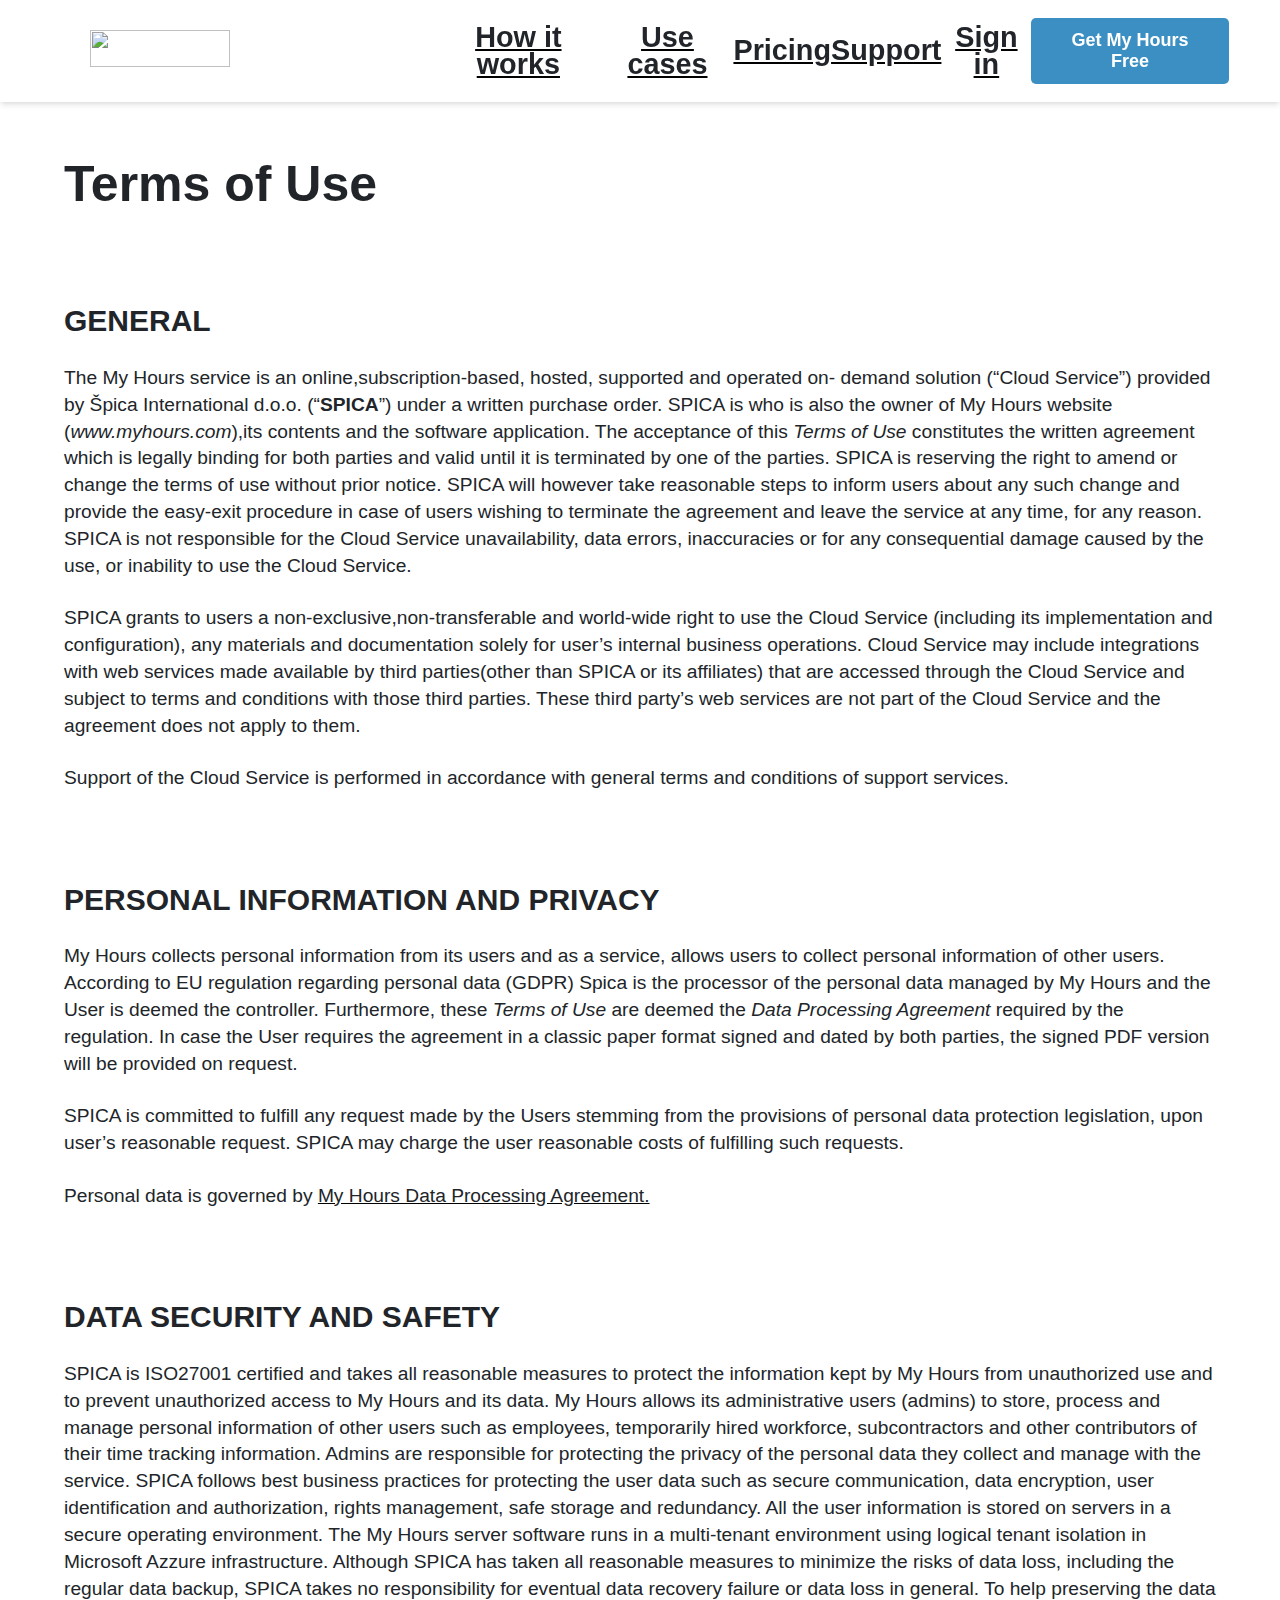
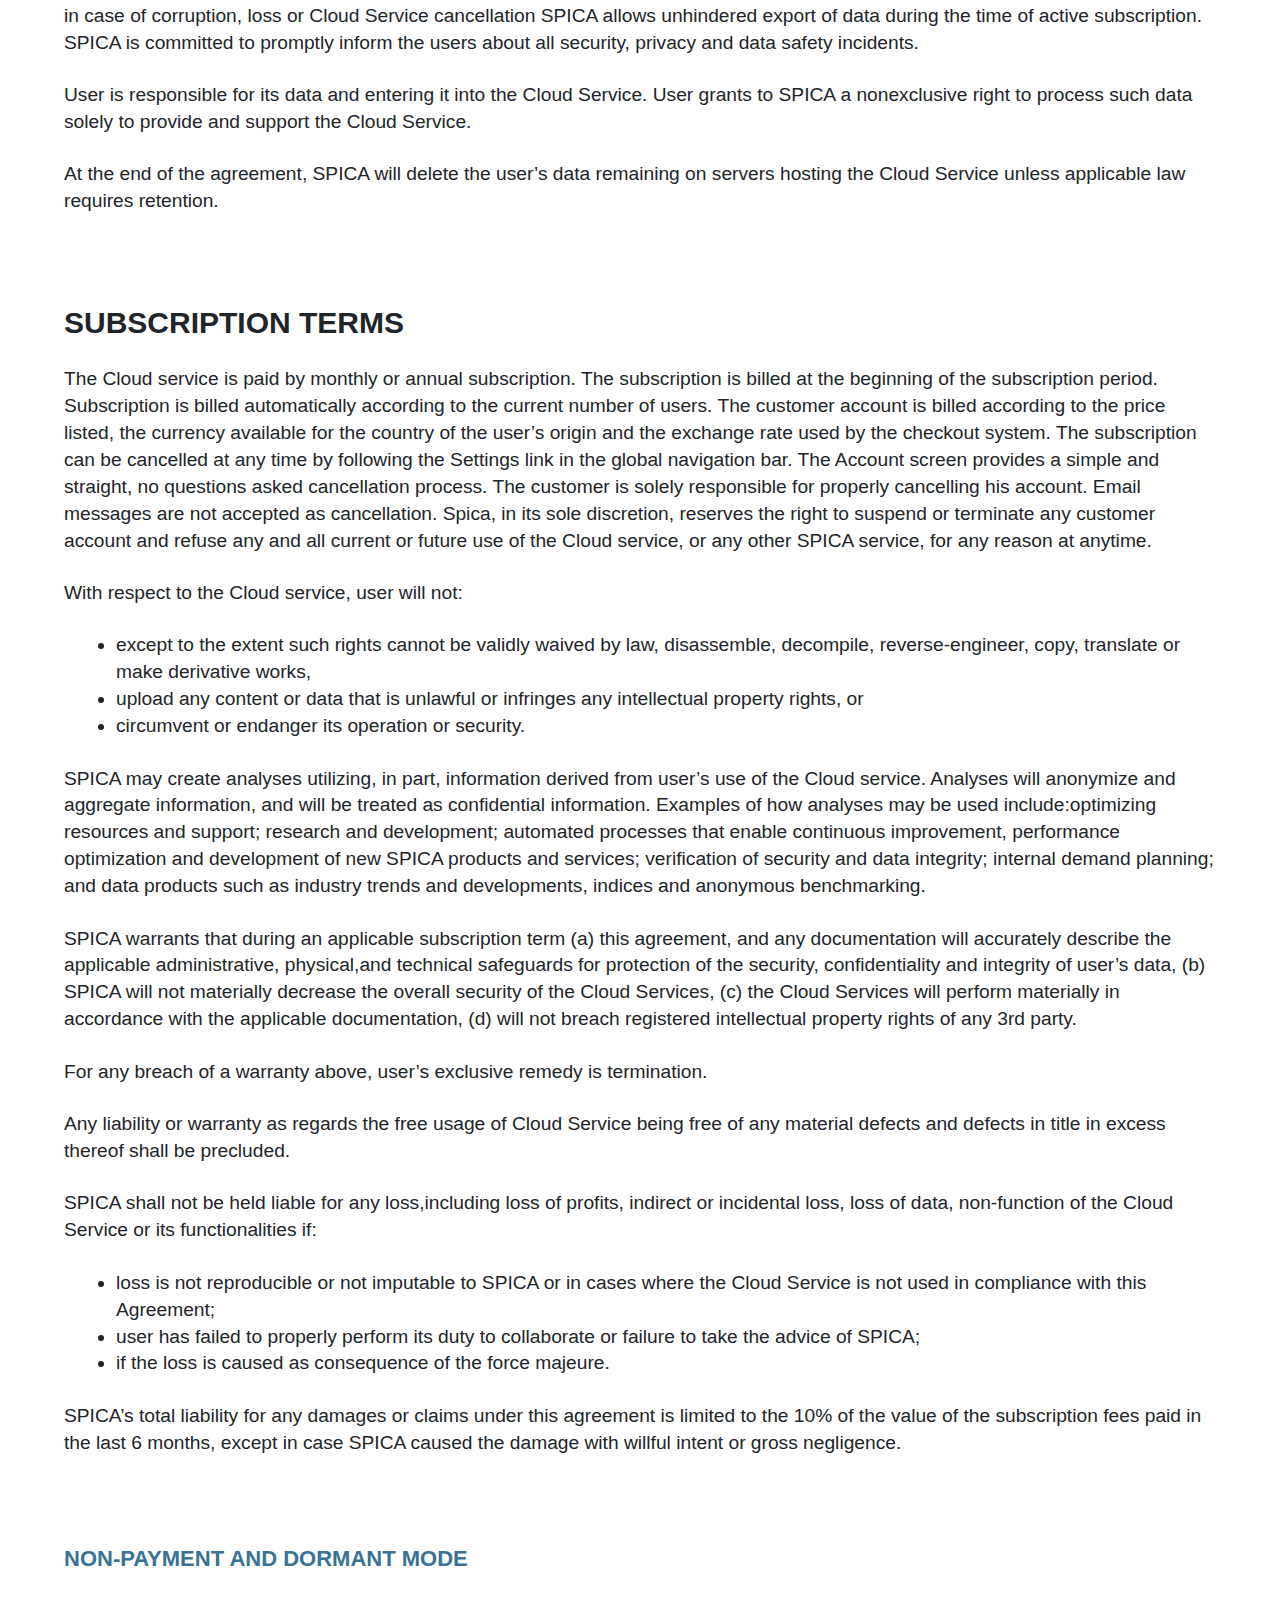
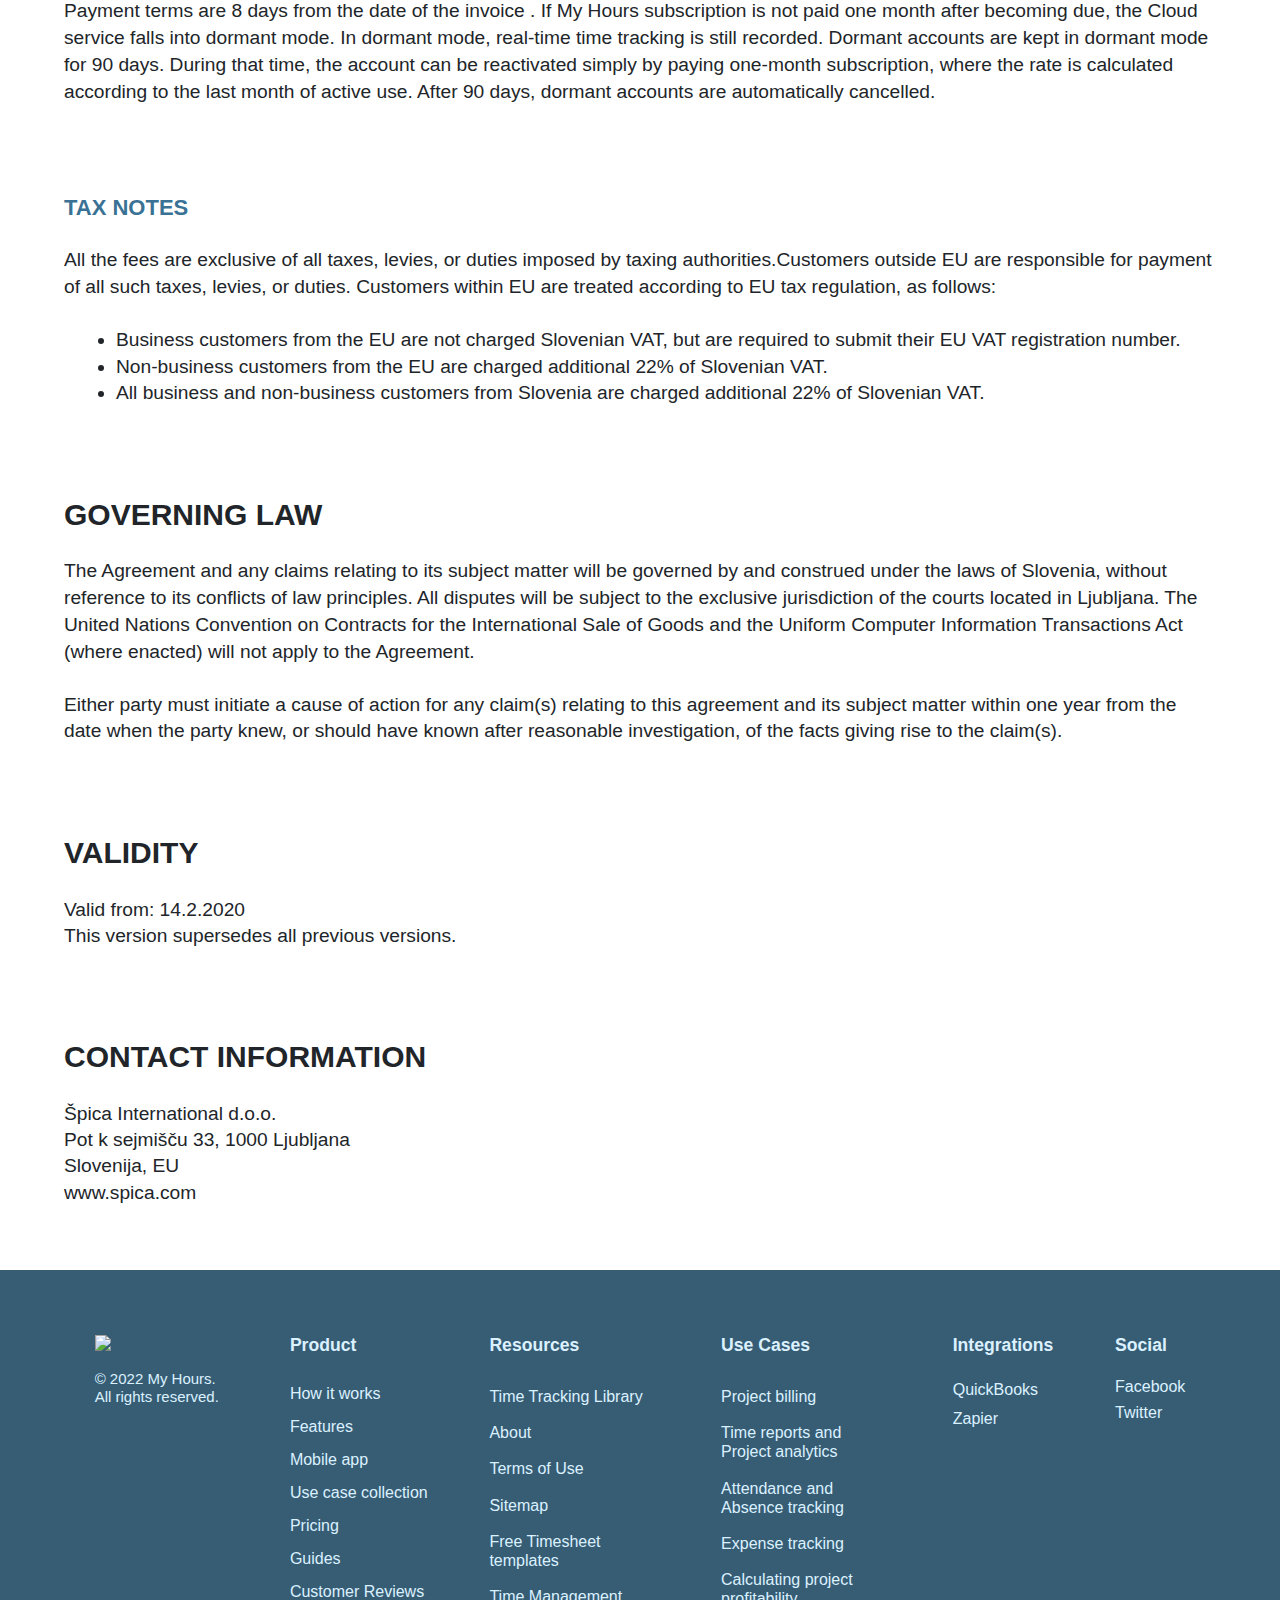
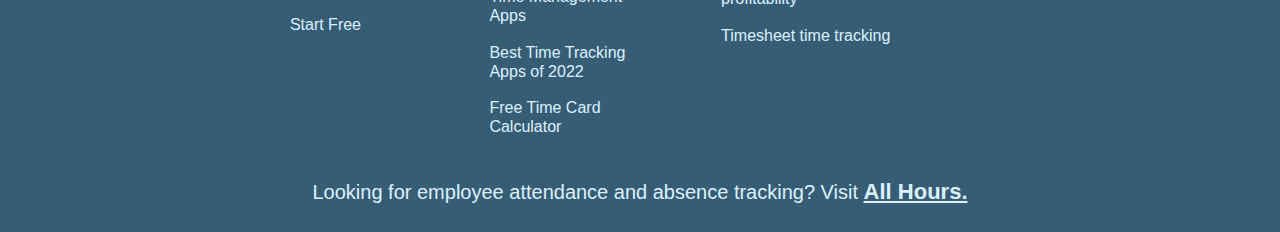
==== signup_terms_of_use.html @ b171f58e "full signup and signin page functionality completed" ====
<!DOCTYPE html>
<html lang="en">
<head>
    <meta charset="UTF-8">
    <meta http-equiv="X-UA-Compatible" content="IE=edge">
    <meta name="viewport" content="width=device-width, initial-scale=1.0">
    <title>signup term of use</title>

   <script src="https://kit.fontawesome.com/24c494a6b6.js"
    crossorigin="anonymous"
  ></script>

    <link rel="stylesheet" href="./styles/navbar.css" />
    <link rel="stylesheet" href="./styles/bottom_end.css" />
    <link rel="stylesheet" href="./styles/signup_terms_of_use.css" />
    

    <style>
          body{

            margin:0px;
            padding:0px;
          }
   

    </style>
</head>
<body>
      
      <div  id="navbar">
             
              <div>
                <img src="https://uploads-ssl.webflow.com/5c77a918ef19681741be7bca/5fd37c83dfa3ccb0d2d9836f_myhours-logo.svg">
              </div>
              <div>
                  <a href=""><h2>How it works</h2></a>
                  <a href=""><h2>Use cases</h2></a>
                  <a href=""><h2>Pricing</h2></a>
                  <a href=""><h2>Support</h2></a>
                  <a href="signin_page.html"><h2>Sign in</h2></a>
                  <p id="navbar_button">Get My Hours Free</p>
              
              </div>
      </div>




<h1>Terms of Use</h1>
<h1 class="h1_tag">GENERAL</h1>

<p class="p_tag">The My Hours service is an online,subscription-based, hosted, supported and operated on- demand solution (“Cloud Service”) provided by Špica International d.o.o. (“<b>SPICA</b>”) under a written purchase order.  SPICA is who is also the owner of My Hours website (<i>www.myhours.com</i>),its contents and the software application. The acceptance of this <i>Terms of Use</i> constitutes the written agreement which is legally binding for both parties and valid until it is terminated by one of the parties. SPICA is reserving the right to amend or change the terms of use without prior notice. SPICA will however take reasonable steps to inform users about any such change and provide the easy-exit procedure in case of users wishing to terminate the agreement and leave the service at any time, for any reason. SPICA is not responsible for the Cloud Service unavailability, data errors, inaccuracies or for any consequential damage caused by the use, or inability to use the Cloud Service.</p>

<p class="p_tag">SPICA grants to users a non-exclusive,non-transferable and world-wide right to use the Cloud Service (including its implementation and configuration), any materials and documentation solely for user’s internal business operations. Cloud Service may include integrations with web services made available by third parties(other than SPICA or its affiliates) that are accessed through the Cloud Service and subject to terms and conditions with those third parties. These third party’s web services are not part of the Cloud Service and the agreement does not apply to them. </p>

<p class="p_tag">Support of the Cloud Service is performed in accordance with general terms and conditions of support services.</p>

<h1 class="h1_tag">PERSONAL INFORMATION AND PRIVACY</h1>

<p class="p_tag">My Hours collects personal information from its users and as a service, allows users to collect personal information of other users. According to EU regulation regarding personal data (GDPR) Spica is the processor of the personal data managed by My Hours and the User is deemed the controller. Furthermore, these <i>Terms of Use</i> are deemed the <i>Data Processing Agreement</i> required by the regulation. In case the User requires the agreement in a classic paper format signed and dated by both parties, the signed PDF version will be provided on request.</p>

<p class="p_tag">SPICA is committed to fulfill any request made by the Users stemming from the provisions of personal data protection legislation, upon user’s reasonable request. SPICA may charge the user reasonable costs of fulfilling such requests.</p>

<p class="p_tag">Personal data is governed by <a href="www.google.com">My Hours Data Processing Agreement.</a></p>

<h1 class="h1_tag">DATA SECURITY AND SAFETY</h1>

<p class="p_tag">SPICA is ISO27001 certified and takes all reasonable measures to protect the information kept by My Hours from unauthorized use and to prevent unauthorized access to My Hours and its data. My Hours allows its administrative users (admins) to store, process and manage personal information of other users such as employees, temporarily hired workforce, subcontractors and other contributors of their time tracking information. Admins are responsible for protecting the privacy of the personal data they collect and manage with the service. SPICA follows best business practices for protecting the user data such as secure communication, data encryption, user identification and authorization, rights management, safe storage and redundancy. All the user information is stored on servers in a secure operating environment. The My Hours server software runs in a multi-tenant environment using logical tenant isolation in Microsoft Azzure infrastructure. Although SPICA has taken all reasonable measures to minimize the risks of data loss, including the regular data backup, SPICA takes no responsibility for eventual data recovery failure or data loss in general. To help preserving the data in case of corruption, loss or Cloud Service cancellation SPICA allows unhindered export of data during the time of active subscription. SPICA is committed to promptly inform the users about all security, privacy and data safety incidents.  </p>

<p class="p_tag">User is responsible for its data and entering it into the Cloud Service. User grants to SPICA a nonexclusive right to process such data solely to provide and support the Cloud Service.</p>

<p class="p_tag">At the end of the agreement, SPICA will delete the user’s data remaining on servers hosting the Cloud Service unless applicable law requires retention.</p>



<h1 class="h1_tag">SUBSCRIPTION TERMS</h1>

<p class="p_tag">The Cloud service is paid by monthly or annual subscription. The subscription is billed at the beginning of the subscription period. Subscription is billed automatically according to the current number of users. The customer account is billed according to the price listed, the currency available for the country of the user’s origin and the exchange rate used by the checkout system. The subscription can be cancelled at any time by following the Settings link in the global navigation bar. The Account screen provides a simple and straight, no questions asked cancellation process. The customer is solely responsible for properly cancelling his account. Email messages are not accepted as cancellation. Spica, in its sole discretion, reserves the right to suspend or terminate any customer account and refuse any and all current or future use of the Cloud service, or any other SPICA service, for any reason at anytime. </p>

<p class="p_tag">With respect to the Cloud service, user will not:</p>

<ul class="list">
    <li>except to the extent such rights cannot be validly waived by law, disassemble, decompile, reverse-engineer, copy, translate or make derivative works,</li>
    <li>upload any content or data that is unlawful or infringes any intellectual property rights, or</li>
    <li>circumvent or endanger its operation or security.</li>
</ul>

<p class="p_tag">SPICA may create analyses utilizing, in part, information derived from user’s use of the Cloud service. Analyses will anonymize and aggregate information, and will be treated as confidential information. Examples of how analyses may be used include:optimizing resources and support; research and development; automated processes that enable continuous improvement, performance optimization and development of new SPICA products and services; verification of security and data integrity; internal demand planning; and data products such as industry trends and developments, indices and anonymous benchmarking.</p>

<p class="p_tag">SPICA warrants that during an applicable subscription term (a) this agreement, and any documentation will accurately describe the applicable administrative, physical,and technical safeguards for protection of the security, confidentiality and integrity of user’s data, (b) SPICA will not materially decrease the overall security of the Cloud Services, (c) the Cloud Services will perform materially in accordance with the applicable documentation, (d) will not breach registered intellectual property rights of any 3rd party.</p>

<p class="p_tag">For any breach of a warranty above, user’s exclusive remedy is termination. </p>

<p class="p_tag">Any liability or warranty as regards the free usage of Cloud Service being free of any material defects and defects in title in excess thereof shall be precluded. </p>

<p class="p_tag">SPICA shall not be held liable for any loss,including loss of profits, indirect or incidental loss, loss of data, non-function of the Cloud Service or its functionalities if:</p>

<ul class="list">
    <li>loss is not reproducible or not imputable to SPICA or in cases where the Cloud Service is not used in compliance with this Agreement;</li>
    <li>user has failed to properly perform its duty to collaborate or failure to take the advice of SPICA;</li>
    <li>if the loss is caused as consequence of the force majeure.</li>
</ul>


<p class="p_tag">SPICA’s total liability for any damages or claims under this agreement is limited to the 10% of the value of the subscription fees paid in the last 6 months, except in case SPICA caused the damage with willful intent or gross negligence.</p>

<h1 class="h1_tag_color">NON-PAYMENT AND DORMANT MODE</h1>

<p class="p_tag">Payment terms are 8 days from the date of the invoice . If My Hours subscription is not paid one month after becoming due, the Cloud service falls into dormant mode. In dormant mode, real-time time tracking is still recorded. Dormant accounts are kept in dormant mode for 90 days. During that time, the account can be reactivated simply by paying one-month subscription, where the rate is calculated according to the last month of active use. After 90 days, dormant accounts are automatically cancelled. 
    </p>

<h1 class="h1_tag_color">TAX NOTES</h1>

<p class="p_tag">All the fees are exclusive of all taxes, levies, or duties imposed by taxing authorities.Customers outside EU are responsible for payment of all such taxes, levies, or duties. Customers within EU are treated according to EU tax regulation, as follows: 
</p>

<ul class="list">
    <li>Business customers from the EU are not charged Slovenian VAT, but are required to submit their EU VAT registration number.</li>
    <li>Non-business customers from the EU are charged additional 22% of Slovenian VAT.</li>
    <li>All business and non-business customers from Slovenia are charged additional 22% of Slovenian VAT.</li>
</ul>


<h1 class="h1_tag">GOVERNING LAW</h1>

<p class="p_tag">The Agreement and any claims relating to its subject matter will be governed by and construed under the laws of Slovenia, without reference to its conflicts of law principles. All disputes will be subject to the exclusive jurisdiction of the courts located in Ljubljana. The United Nations Convention on Contracts for the International Sale of Goods and the Uniform Computer Information Transactions Act (where enacted) will not apply to the Agreement.
</p>

<p class="p_tag">Either party must initiate a cause of action for any claim(s) relating to this agreement and its subject matter within one year from the date when the party knew, or should have known after reasonable investigation, of the facts giving rise to the claim(s).
</p>


<h1 class="h1_tag_margin_bottom">‍VALIDITY</h1>

<p class="p_tag_height">Valid from: 14.2.2020
</p>

<p class="p_tag_height">This version supersedes all previous versions.
</p>


<h1 class="h1_tag_margin_bottom">CONTACT INFORMATION</h1>

<p class="p_tag_height">Špica International d.o.o.
</p>

<p class="p_tag_height">Pot k sejmišču 33, 1000 Ljubljana
</p>

<p class="p_tag_height">Slovenija, EU
</p>

<p class="p_tag_height">www.spica.com
</p>




     



<div id="bottom_end">
     <div>
        <div>
            <img src="https://uploads-ssl.webflow.com/5c77a918ef19681741be7bca/5fc9236f9ab08c7bdf83fe75_Logo-300px.png">
            <p>© 2022 My Hours.
                All rights reserved.</p>
        </div> 
        <div>
            <div>Product</div>
            <div>How it works</div>
            <div>Features</div>
            <div>Mobile app</div>
            <div>Use case collection</div>
            <div>Pricing</div>
            <div>Guides</div>
            <div>Customer Reviews</div>
            <div>Start Free</div>
        </div>

        <div>
            <div>Resources</div>
            <div>Time Tracking Library</div>
            <div>About</div>
            <div>Terms of Use</div>
            <div>Sitemap</div>
            <div>Free Timesheet templates</div>
            <div>Time Management Apps</div>
            <div>Best Time Tracking Apps of 2022</div>
            <div>Free Time Card Calculator</div>
        </div>

        <div>
            <div>Use Cases</div>
            <div>Project billing</div>
            <div>Time reports and Project analytics</div>
            <div>Attendance and Absence tracking</div>
            <div>Expense tracking</div>
            <div>Calculating project profitability</div>
            <div>Timesheet time tracking</div>
        </div>

        <div>
            <div>Integrations</div>
            <div>QuickBooks</div>
            <div>Zapier</div>
        </div>
        
        <div>
            <div>Social</div>
            <div>Facebook</div>
            <div>Twitter</div>
        </div>
     </div>
     <h2>Looking for employee attendance and absence tracking? Visit 
        <a href="google.com">All Hours.</a></h2>
</div>
</body>
</html>
---- styles/navbar.css ----
#navbar{
  
    height:auto;
    width:100%;
    margin:auto;
    display:flex;
    justify-content:space-around;
    align-items:center;
    box-shadow: rgba(0, 0, 0, 0.1) 0px 4px 6px -1px, rgba(0, 0, 0, 0.06) 0px 2px 4px -1px;
    position:fixed;
    top:0px;
    background-color:white;
    cursor:pointer;
    
}

#navbar>div:nth-child(1){

   
    width:11%;
    margin-left:-1%;
   
}

#navbar>div:nth-child(2){

    
    width:62%;
    display:flex;
    justify-content:space-evenly;
    align-items:center;
    text-align:center;
   margin-right:-4%;
}

#navbar>div:nth-child(1)>img{

    width:100%;
    height:37px;
}

#navbar>div:nth-child(2)>h2{

   
    font-family:Avenirnextltpro, sans-serif;
    font-size:18px;
    color:#4393C4;
   
}

#navbar_button{

   
    font-family:Avenirnextltpro, sans-serif;
    background-color:#3B8FC2;
    color:white;
    font-size:18px;
    font-weight:bold;
    padding:1.5% 3%; 
    border-radius:5px;;
}

#navbar_button:hover{

   
    font-family:Avenirnextltpro, sans-serif;
    background-color:#275c7c;
    color:white;
    font-size:18px;
    font-weight:bold;
    padding:1.5% 3%; 
    border-radius:5px;;
}
---- styles/bottom_end.css ----
#bottom_end{

    border:1px solid #375D75;
    height:auto;
    margin-top:5%;
    background-color:#375D75;
  }

  #bottom_end>div{

    width:95%;
    height:auto;
    margin:auto;
    display:flex;
    justify-content:space-evenly;
    margin-top:5%;
    
   
  }

  #bottom_end>h2{

    width:95%;
    height:auto;
    margin:auto;
    font-family:Avenirnextltpro, sans-serif;
    font-size:20px;
    font-weight:250;
    line-height:26.4px;
    color: rgb(219, 241, 255);
    text-align:center;
    margin-top:2%;
    margin-bottom:2%;
  }

  #bottom_end>h2>a{

   
    width:95%;
    height:auto;
    margin:auto;
    font-family:Avenirnextltpro, sans-serif;
    font-size:22px;
    font-weight:750;
    line-height:26.4px;
    color: rgb(219, 241, 255);
    text-align:center;
    margin-top:2%;
    text-decoration:underline;
  }

  #bottom_end>h2>a:hover{

  
    text-decoration:underline rgb(55, 93, 117);
  }



#bottom_end>div>div:nth-child(1)>img{
   
   
    width:50%;
    cursor:pointer;
}

#bottom_end>div>div:nth-child(1)>p{
   
    
    font-family:Avenirnextltpro, sans-serif;
    font-size:15px;
    font-weight:200;
    line-height: 18px;
    color: rgb(219, 241, 255);
}


#bottom_end>div>div:nth-child(1){

    width:11%;
}

#bottom_end>div>div>div{

   font-family:Avenirnextltpro, sans-serif;
   font-size:16px;
   font-weight:400;
   line-height:19.2px;
   color: rgb(219, 241, 255);
   margin-bottom:10%;
 
}

#bottom_end>div>div>div:nth-child(1){

   height:35px;
   font-family:Avenirnextltpro, sans-serif;
   font-size:17.6px;
   font-weight:750;
   line-height:21.12px;
   color: rgb(219, 241, 255);
 
}


#bottom_end>div>div:nth-child(3){

   width:14%;
}

#bottom_end>div>div:nth-child(4){

    width:14%;
 }

 #bottom_end>div>div>div{

    cursor:pointer;;
 }
---- styles/signup_terms_of_use.css ----
#navbar+h1{

 
    margin:auto;
    margin-top:12%;
    width:90%;
    font-family: Avenirnextltpro, sans-serif;
    font-size: 50px;
    font-weight:700;
    line-height:60px;
    color:rgb(33, 37, 41);
}

.h1_tag{


    width:90%;
    margin:auto;
    margin-top:7%;
    font-family: Avenirnextltpro, sans-serif;
    font-size:30px;
    font-weight:700;
    line-height: 36px;
    color: rgb(33, 37, 41);

}

.p_tag{

   
    width:90%;
    margin:auto;
    margin-top:2%;
    font-family:Avenirnextltpro, sans-serif;
    font-size:19.2px;
    font-weight:400;
    line-height:26.88px;
    color: rgb(33, 37, 41);
}

a{

    text-decoration:underline black;
    font-family:Avenirnextltpro, sans-serif;
    font-size:19.2px;
    font-weight:400;
    line-height:26.88px;
    color: rgb(33, 37, 41);
}

.list{

  
    width:85%;
    margin:auto;
    margin-top:2%;
    font-family:Avenirnextltpro, sans-serif;
    font-size:19.2px;
    font-weight:400;
    line-height:26.88px;
    color: rgb(33, 37, 41);
}

.h1_tag_color{

   
    width:90%;
    margin:auto;
    margin-top:7%;
font-family:Avenirnextltpro, sans-serif;
font-size: 22px;
font-weight: 700;
line-height: 26.4px;
color: rgb(57, 114, 148);
}

.p_tag_height{

  
    width:90%;
    margin:auto;
    font-family:Avenirnextltpro, sans-serif;
    font-size:19.2px;
    font-weight:400;
    line-height: 26.4px;
    color: rgb(33, 37, 41);
}

.h1_tag_margin_bottom{

   
    width:90%;
    margin:auto;
    margin-top:7%;
    margin-bottom:2%;
    font-family: Avenirnextltpro, sans-serif;
    font-size:30px;
    font-weight:700;
    line-height: 36px;
    color: rgb(33, 37, 41);

}
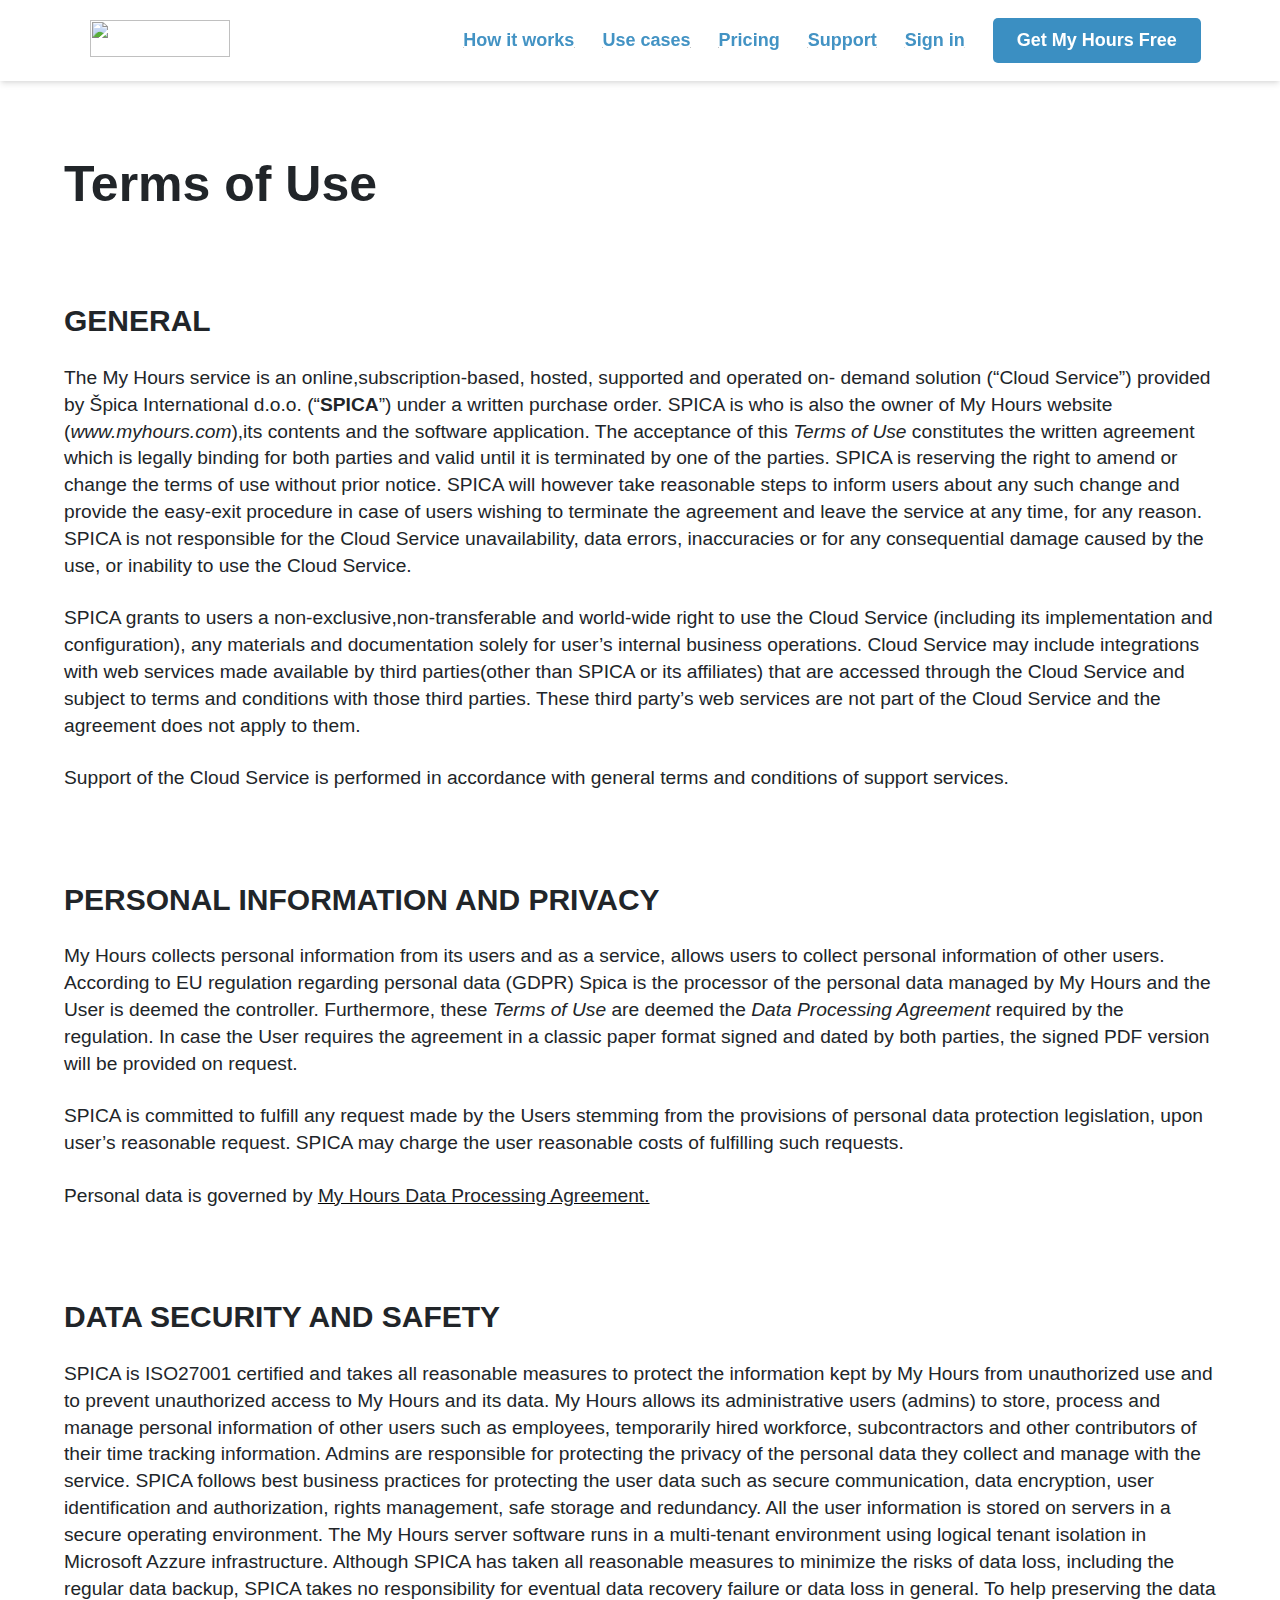
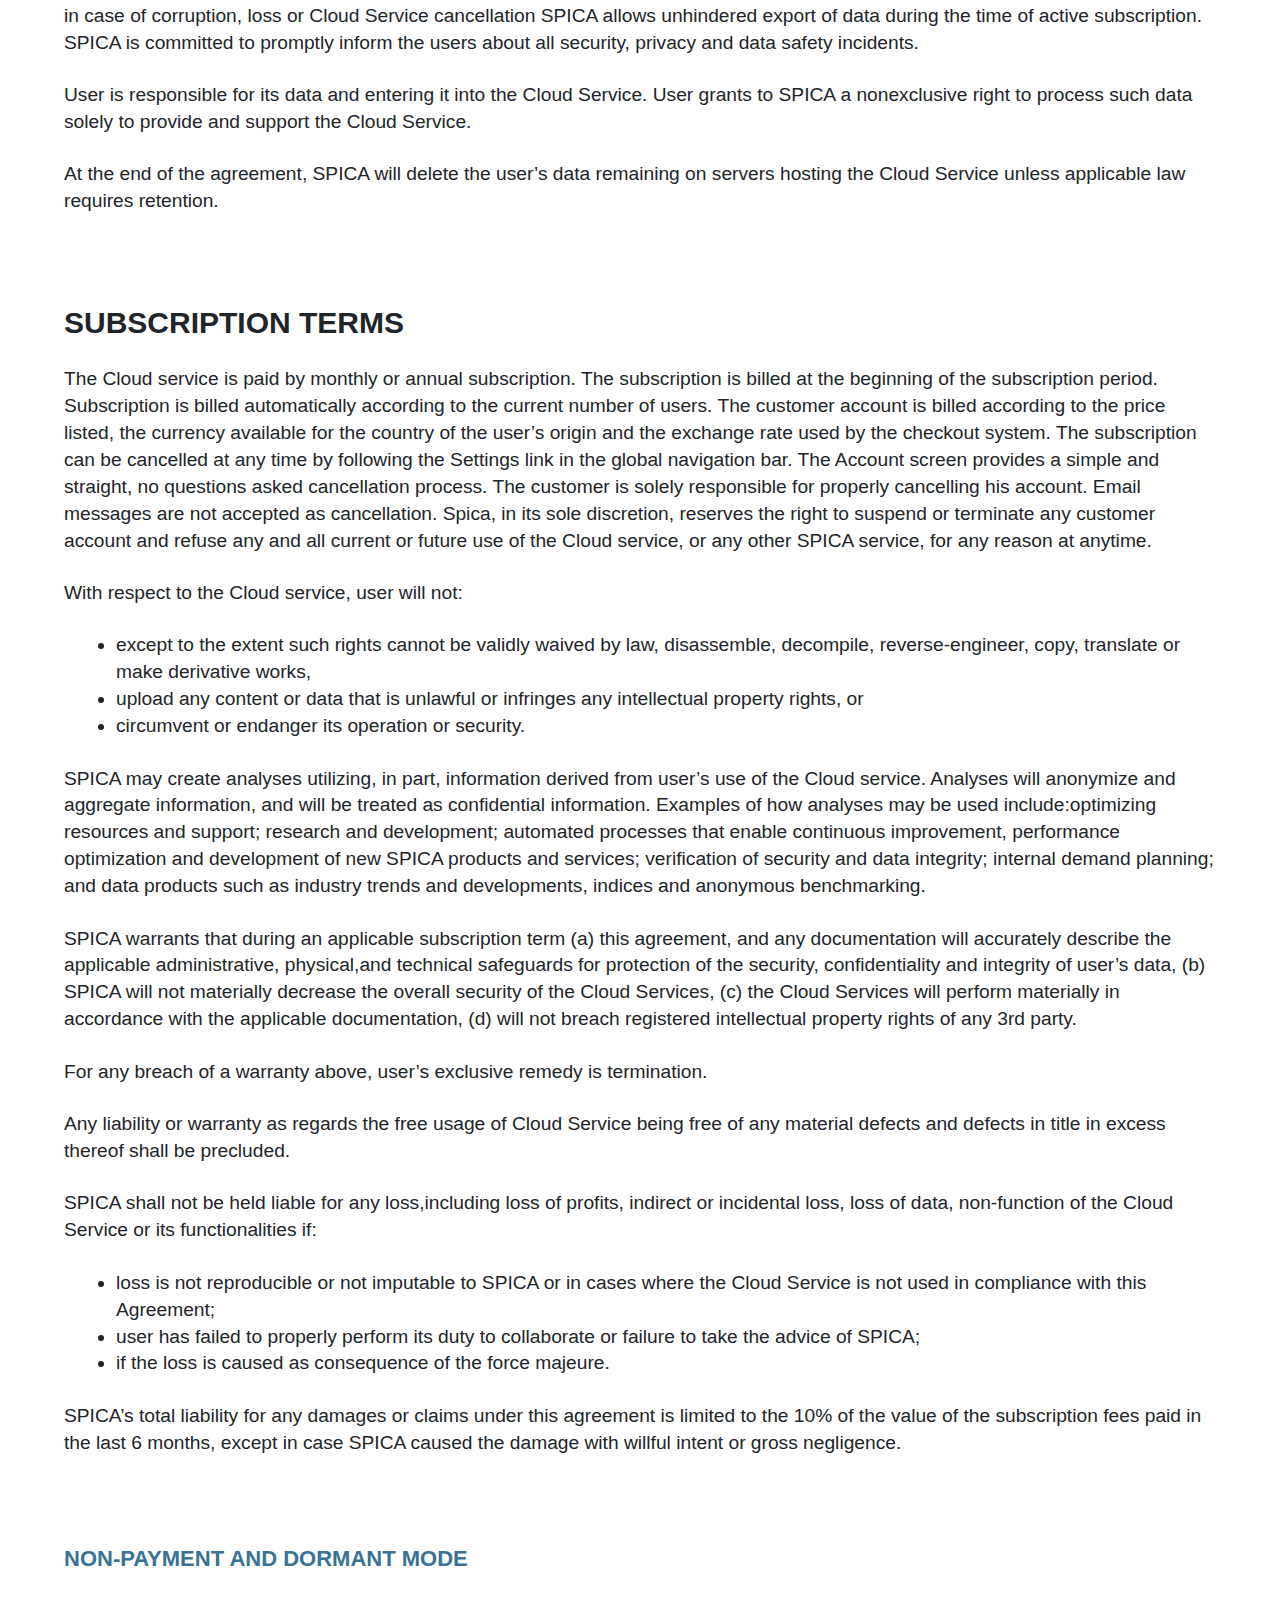
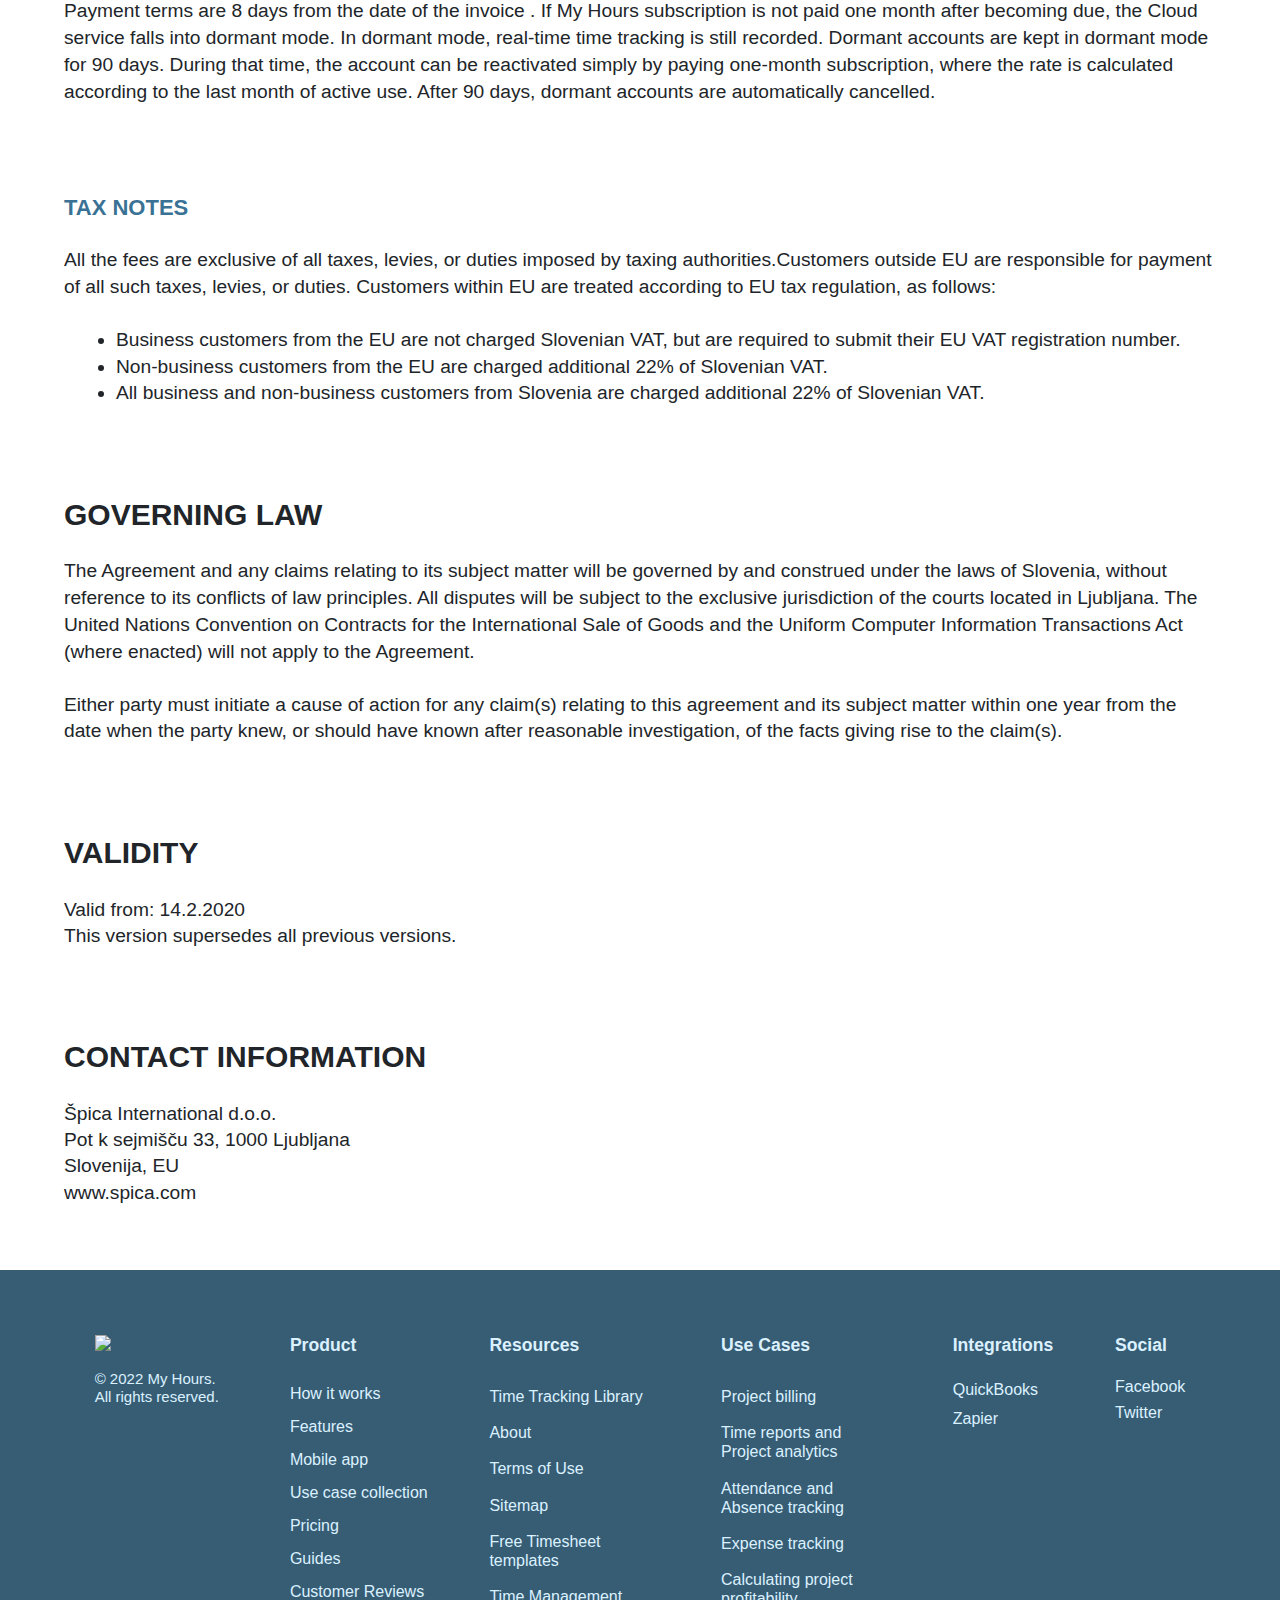
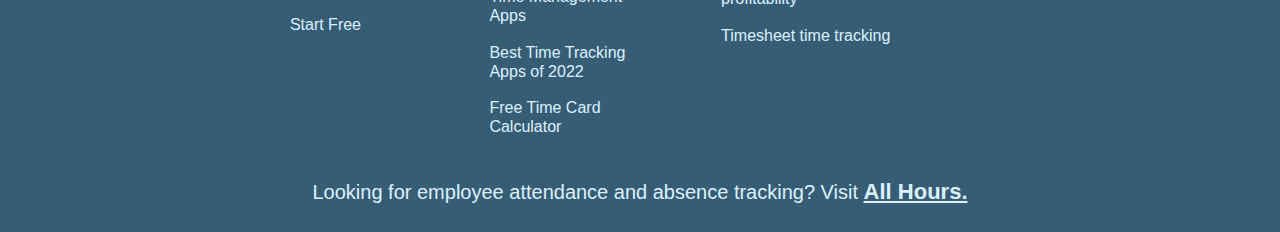
==== commit c33f822b: "Merge pull request #13 from Abhinav-Mourya/Day6" ====
--- a/signup_terms_of_use.html
+++ b/signup_terms_of_use.html
@@ -27,21 +27,26 @@
 </head>
 <body>
       
-      <div  id="navbar">
+    <div  id="navbar">
              
-              <div>
-                <img src="https://uploads-ssl.webflow.com/5c77a918ef19681741be7bca/5fd37c83dfa3ccb0d2d9836f_myhours-logo.svg">
-              </div>
-              <div>
-                  <a href=""><h2>How it works</h2></a>
-                  <a href=""><h2>Use cases</h2></a>
-                  <a href=""><h2>Pricing</h2></a>
-                  <a href=""><h2>Support</h2></a>
-                  <a href="signin_page.html"><h2>Sign in</h2></a>
-                  <p id="navbar_button">Get My Hours Free</p>
-              
-              </div>
-      </div>
+        <div>
+          <img src="https://uploads-ssl.webflow.com/5c77a918ef19681741be7bca/5fd37c83dfa3ccb0d2d9836f_myhours-logo.svg">
+        </div>
+        <div>
+            <a href="how_it_works.html"><h2>How it works</h2></a>
+            <a href="use_cases.html"><h2>Use cases</h2></a>
+            <a href=""><h2>Pricing</h2></a>
+            <a href=""><h2>Support</h2></a>
+            <a href="signin_page.html"><h2>Sign in</h2></a>
+            <p id="navbar_button">Get My Hours Free</p>
+        
+        </div>
+
+        <div class="three_line">
+          <i class="fa-solid fa-bars"></i>
+        </div>
+</div>
+
 
 
 
@@ -217,4 +222,5 @@
         <a href="google.com">All Hours.</a></h2>
 </div>
 </body>
+<script src="./scripts/navbar.js"></script>
 </html>--- a/styles/navbar.css
+++ b/styles/navbar.css
@@ -10,17 +10,14 @@
     box-shadow: rgba(0, 0, 0, 0.1) 0px 4px 6px -1px, rgba(0, 0, 0, 0.06) 0px 2px 4px -1px;
     position:fixed;
     top:0px;
-    background-color:white;
-    cursor:pointer;
-    
+    background-color:white; 
 }
 
 #navbar>div:nth-child(1){
 
-   
     width:11%;
     margin-left:-1%;
-   
+
 }
 
 #navbar>div:nth-child(2){
@@ -32,12 +29,25 @@
     align-items:center;
     text-align:center;
    margin-right:-4%;
+  
 }
 
 #navbar>div:nth-child(1)>img{
 
     width:100%;
     height:37px;
+    cursor:pointer;
+}
+
+#navbar>div:nth-child(2)>a>h2{
+
+   
+    font-family:Avenirnextltpro, sans-serif;
+    font-size:18px;
+    color:#4393C4;
+    cursor:pointer;
+    text-decoration:underline white;
+   
 }
 
 #navbar>div:nth-child(2)>h2{
@@ -46,6 +56,7 @@
     font-family:Avenirnextltpro, sans-serif;
     font-size:18px;
     color:#4393C4;
+    cursor:pointer;
    
 }
 
@@ -54,11 +65,13 @@
    
     font-family:Avenirnextltpro, sans-serif;
     background-color:#3B8FC2;
+    display:inline;
     color:white;
     font-size:18px;
     font-weight:bold;
     padding:1.5% 3%; 
-    border-radius:5px;;
+    border-radius:5px;
+    cursor:pointer;
 }
 
 #navbar_button:hover{
@@ -72,3 +85,100 @@
     padding:1.5% 3%; 
     border-radius:5px;;
 }
+
+.three_line{
+    
+display:none;
+
+}
+
+.three_line>i{
+
+  
+    font-size:19px;
+    color:rgb(90, 87, 87);
+}
+
+
+
+
+
+
+@media all and (min-width:441px) and (max-width:991px){
+          
+#navbar>div:nth-child(2){
+
+    display:none;
+}
+
+.three_line{
+    display:inline-block;
+}
+
+
+#navbar{ 
+    justify-content:space-between;
+}
+
+#navbar>div:nth-child(1){
+
+    margin-left:7%;
+}
+
+#navbar>div:nth-child(3){
+
+    margin-right:7%;
+}
+
+#navbar>div:nth-child(2).show{
+
+  
+    display:block;
+   margin-bottom:2%;
+   
+}
+
+}
+
+
+
+
+
+
+
+@media all and (min-width:380px) and (max-width:440px){
+    #navbar>div:nth-child(2){
+
+        display:none;
+    }
+    
+    .three_line{
+        display:inline-block;
+    }
+    
+    
+    #navbar{ 
+        justify-content:space-between;
+    }
+    
+    #navbar>div:nth-child(1){
+    
+        margin-left:7%;
+    }
+    
+    #navbar>div:nth-child(3){
+    
+        margin-right:7%;
+    }
+    
+    #navbar>div:nth-child(2).show{
+    
+      
+        display:block;
+       margin-bottom:2%;
+       
+    }
+  
+    
+}
+
